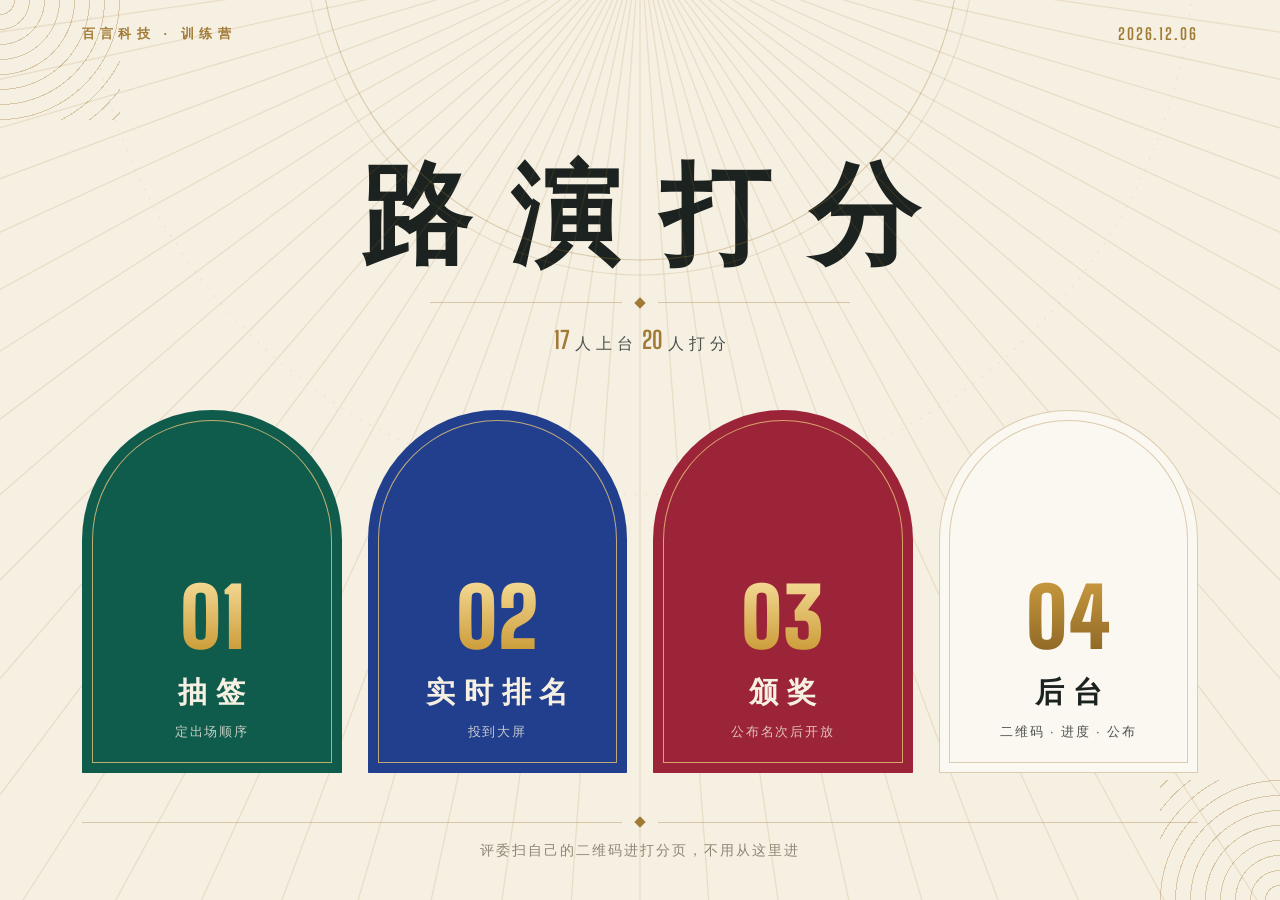
==== index.html @ 5fffa903 "线上当前版本（v8）：巴黎装饰艺术风格、台上为中心的后台、缺席、工作人员只打分、抽签锁定、公布后锁定打分、颁奖并列与背景音乐 Co-Authored-By: Claude Opus 5.5 <nore" ====
<!DOCTYPE html>
<html lang="zh-CN">
<head>
<meta charset="UTF-8">
<meta name="viewport" content="width=device-width, initial-scale=1.0, viewport-fit=cover">
<meta name="theme-color" content="#f6f0e3">
<title>训练营路演打分</title>
<link rel="stylesheet" href="theme.css?v=8">
<style>
  .wrap { max-width: 1180px; margin: 0 auto; padding: 0 32px 40px; min-height: 100vh; min-height: 100dvh; display: flex; flex-direction: column; }
  header { display: flex; justify-content: space-between; align-items: center; padding: 24px 0; }
  header .num { font-size: 16px; letter-spacing: .12em; color: var(--gold); }
  .hero { text-align: center; padding: 8vh 0 6vh; }
  .hero h1 { font-size: clamp(56px, 8.6vw, 112px); margin-top: 18px; }
  .hero .divider { width: min(420px, 70%); margin: 26px auto 0; }
  .hero p { margin-top: 18px; font-size: 16px; letter-spacing: .3em; color: var(--ink-2); }
  .hero p .num { font-size: 24px; color: var(--gold); letter-spacing: 0; margin: 0 .2em; }

  nav { flex: 1; display: grid; grid-template-columns: repeat(4, 1fr); gap: 26px; align-content: center; align-items: end; }
  nav a { display: flex; flex-direction: column; align-items: center; justify-content: flex-end; text-decoration: none;
    aspect-ratio: 5 / 7; padding: 0 16px 32px; transition: transform .45s var(--spring), box-shadow .45s var(--ease); }
  nav a::after { transition: inset .45s var(--ease), border-color .3s; }
  nav a .n { font-family: var(--num); font-weight: 900; font-size: clamp(56px, 6.4vw, 84px); line-height: 1; transition: transform .45s var(--spring); }
  nav a .t { font-size: clamp(22px, 2.3vw, 30px); font-weight: 800; letter-spacing: .3em; text-indent: .3em; margin-top: 14px; }
  nav a .d { font-size: 13px; letter-spacing: .14em; margin-top: 10px; opacity: .78; }
  nav a:hover { transform: translateY(-10px); box-shadow: 0 26px 40px -24px rgba(27, 34, 32, .5); }
  nav a:hover::after { inset: 6px; border-color: var(--gold-hi); }
  nav a:hover .n { transform: scale(1.08); }
  nav a.plain { background: var(--paper); color: var(--ink); box-shadow: inset 0 0 0 1px var(--gold-soft); }
  nav a.plain::after { border-color: var(--gold-soft); }
  nav a.plain:hover { box-shadow: inset 0 0 0 1px var(--gold-soft), 0 26px 40px -24px rgba(27, 34, 32, .35); }
  nav a.plain:hover::after { border-color: var(--gold); }

  .foot { margin-top: 44px; }
  .foot p { text-align: center; margin-top: 16px; font-size: 14px; letter-spacing: .14em; color: var(--ink-3); }

  @media (max-width: 760px) {
    .wrap { padding: 0 16px 28px; }
    .hero { padding: 6vh 0 5vh; }
    .hero h1 { font-size: 52px; }
    .hero p { font-size: 14px; letter-spacing: .2em; }
    nav { grid-template-columns: 1fr 1fr; gap: 14px; }
    nav a { padding-bottom: 24px; aspect-ratio: 4 / 5; }
    nav a .n { font-size: 52px; }
    nav a .t { font-size: 22px; margin-top: 10px; }
    nav a .d { font-size: 12px; letter-spacing: .06em; }
    .foot { margin-top: 32px; }
    .foot p { font-size: 13px; letter-spacing: .06em; line-height: 1.7; }
  }
</style>
</head>
<body class="corners">
<div class="rays"></div>
<div class="wrap">
  <header><span class="eyebrow">百言科技 · 训练营</span><span class="num" id="date"></span></header>
  <section class="hero">
    <h1 class="title-deco">路演打分</h1>
    <div class="divider"><i></i></div>
    <p id="caption"><span class="num">17</span>人上台<span class="num">20</span>人打分</p>
  </section>
  <nav>
    <a class="arch emerald" href="draw.html"><span class="n foil-light">01</span><span class="t">抽签</span><span class="d">定出场顺序</span></a>
    <a class="arch sapphire" href="rank.html"><span class="n foil-light">02</span><span class="t">实时排名</span><span class="d">投到大屏</span></a>
    <a class="arch ruby" href="final.html"><span class="n foil-light">03</span><span class="t">颁奖</span><span class="d">公布名次后开放</span></a>
    <a class="arch plain" href="admin.html"><span class="n foil">04</span><span class="t">后台</span><span class="d">二维码 · 进度 · 公布</span></a>
  </nav>
  <div class="foot">
    <div class="divider"><i></i></div>
    <p>评委扫自己的二维码进打分页，不用从这里进</p>
  </div>
</div>
<script src="vendor/workbuddy-cloud-sdk.js"></script>
<script src="cloud.js?v=8"></script>
<script src="deco.js?v=8"></script>
<script>
const d = new Date();
document.getElementById('date').textContent = `${d.getFullYear()}.${pad2(d.getMonth() + 1)}.${pad2(d.getDate())}`;
function paint(n, m) {
  document.getElementById('caption').innerHTML = `<span class="num">${n}</span>人上台<span class="num">${m}</span>人打分`;
}
getRoster().then(r => paint(r.players.length, r.judges.length)).catch(() => {});
</script>
</body>
</html>
---- theme.css ----
/* ============================================================
   训练营打分系统 · 设计系统「巴黎装饰艺术」
   参考：巴黎 2024 奥运视觉（1924 年 Art Deco）、颁奖典礼舞台。
   象牙底 + 墨绿 / 宝蓝 / 酒红三色宝石 + 金线 + 金色数字。
   装饰只用三样：放射金线、拱门、双金线框。不用 emoji，不用彩色渐变按钮。
   ============================================================ */
@font-face { font-family: 'Board'; src: url('fonts/bsd-700.woff2') format('woff2'); font-weight: 700; font-display: swap; }
@font-face { font-family: 'Board'; src: url('fonts/bsd-800.woff2') format('woff2'); font-weight: 800; font-display: swap; }
@font-face { font-family: 'Board'; src: url('fonts/bsd-900.woff2') format('woff2'); font-weight: 900; font-display: swap; }

:root {
  --ivory: #f6f0e3;
  --ivory-2: #efe6d3;
  --paper: #fbf8f1;
  --ink: #1b2220;
  --ink-2: #4a514c;
  --ink-3: #8b8676;
  --gold: #a17a35;            /* 金线、小字 */
  --gold-soft: rgba(161, 122, 53, .35);
  --gold-faint: rgba(161, 122, 53, .16);
  --gold-hi: #f1d58a;         /* 宝石底上的金字 */
  --emerald: #0f5c4d;
  --sapphire: #213f8c;
  --ruby: #9b2438;
  --ok: #0f5c4d;
  --bad: #9b2438;
  --foil-light: linear-gradient(180deg, #f6dc98 0%, #c7952f 100%);   /* 用在宝石底上 */
  --foil-dark: linear-gradient(180deg, #c99a3e 0%, #8a6424 100%);    /* 用在象牙底上 */

  --sans: -apple-system, BlinkMacSystemFont, 'PingFang SC', 'Hiragino Sans GB', 'Microsoft YaHei', 'Noto Sans SC', sans-serif;
  --num: 'Board', 'DIN Alternate', 'Arial Narrow', var(--sans);
  --ease: cubic-bezier(.2, .8, .2, 1);
  --spring: cubic-bezier(.34, 1.4, .5, 1);
}

* { margin: 0; padding: 0; box-sizing: border-box; -webkit-tap-highlight-color: transparent; }
html { -webkit-text-size-adjust: 100%; }
body {
  font-family: var(--sans); background: var(--ivory); color: var(--ink);
  min-height: 100vh; min-height: 100dvh; -webkit-font-smoothing: antialiased; overflow-x: hidden;
}
::selection { background: var(--emerald); color: var(--ivory); }
button { font: inherit; color: inherit; }
a { color: inherit; }
main, .main { position: relative; z-index: 1; }

/* —— 文字 —— */
.num { font-family: var(--num); font-variant-numeric: tabular-nums; }
.eyebrow { font-size: 13px; letter-spacing: .4em; color: var(--gold); font-weight: 600; }
.title-deco { font-weight: 800; letter-spacing: .36em; text-indent: .36em; line-height: 1.05; }
.foil { background: var(--foil-dark); -webkit-background-clip: text; background-clip: text; color: transparent; }
.foil-light { background: var(--foil-light); -webkit-background-clip: text; background-clip: text; color: transparent; }

/* —— 装饰 —— */
/* 放射金线：<div class="rays"></div>，由 deco.js 填充 SVG */
.rays { position: fixed; left: 50%; top: -60px; transform: translateX(-50%); z-index: 0; pointer-events: none; width: max(1600px, 130vw); height: max(1200px, 100vw); }
.rays svg { width: 100%; height: 100%; display: block; }
/* 菱形分隔：<div class="divider"><i></i></div> */
.divider { display: flex; align-items: center; gap: 14px; color: var(--gold); }
.divider::before, .divider::after { content: ''; flex: 1; height: 1px; background: var(--gold-soft); }
.divider i { width: 8px; height: 8px; transform: rotate(45deg); background: var(--gold); flex: none; }
/* 双金线框面板 */
.frame { position: relative; background: var(--paper); border: 1px solid var(--gold-soft); }
.frame::after { content: ''; position: absolute; inset: 5px; border: 1px solid var(--gold-faint); pointer-events: none; }
/* 拱门：.arch + .emerald/.sapphire/.ruby */
.arch { position: relative; color: var(--ivory); text-align: center; border-radius: 999px 999px 6px 6px; }
.arch::after { content: ''; position: absolute; inset: 10px; border-radius: 999px 999px 2px 2px; border: 1.5px solid rgba(233, 196, 120, .8); pointer-events: none; }
.emerald { background: var(--emerald); }
.sapphire { background: var(--sapphire); }
.ruby { background: var(--ruby); }
/* 页面四角的扇形角花 */
.corners::before, .corners::after { content: ''; position: fixed; z-index: 0; width: 120px; height: 120px; pointer-events: none;
  background: repeating-radial-gradient(circle at 0 0, transparent 0 14px, var(--gold-soft) 14px 15px); }
.corners::before { left: 0; top: 0; }
.corners::after { right: 0; bottom: 0; transform: rotate(180deg); }

/* —— 按钮 —— */
.btn {
  display: inline-flex; align-items: center; justify-content: center; gap: .5em;
  border: 0; cursor: pointer; text-decoration: none; white-space: nowrap;
  background: var(--emerald); color: var(--ivory); font-weight: 700; font-size: 15px; letter-spacing: .2em; text-indent: .2em;
  height: 50px; padding: 0 30px; border-radius: 3px;
  box-shadow: inset 0 0 0 3px var(--emerald), inset 0 0 0 4px var(--gold-hi);
  transition: transform .15s var(--ease), filter .2s, opacity .2s;
}
.btn:hover { filter: brightness(1.1); }
.btn:active { transform: scale(.97); }
.btn[disabled] { opacity: .35; pointer-events: none; }
.btn-ruby { background: var(--ruby); box-shadow: inset 0 0 0 3px var(--ruby), inset 0 0 0 4px var(--gold-hi); }
.btn-line { background: transparent; color: var(--ink); box-shadow: inset 0 0 0 1px var(--gold); }
.btn-line:hover { background: var(--gold-faint); filter: none; }
.btn-danger { background: transparent; color: var(--ruby); box-shadow: inset 0 0 0 1px var(--ruby); }
.btn-sm { height: 40px; padding: 0 20px; font-size: 14px; letter-spacing: .12em; text-indent: .12em; }
.link-btn { background: none; border: 0; cursor: pointer; color: var(--ink-3); font-size: 14px; padding: 8px 4px; }
.link-btn:hover { color: var(--ink); }

/* —— 大屏顶栏 —— */
.topbar {
  position: fixed; top: 0; left: 0; right: 0; z-index: 30; display: flex; align-items: center; justify-content: space-between;
  padding: 22px 36px; font-size: 13px; letter-spacing: .24em; color: var(--gold); pointer-events: none;
}
.topbar > * { pointer-events: auto; }
.topbar a { text-decoration: none; transition: color .2s; }
.topbar a:hover { color: var(--ink); }
.live { display: inline-flex; align-items: center; gap: 8px; }
.live i { width: 7px; height: 7px; transform: rotate(45deg); background: var(--ruby); animation: pulse 1.8s infinite; }
@keyframes pulse { 50% { opacity: .3; } }

/* —— 口令弹层 —— */
.pass-sheet { position: fixed; inset: 0; z-index: 100; display: flex; align-items: center; justify-content: center;
  background: rgba(246, 240, 227, .7); -webkit-backdrop-filter: blur(8px); backdrop-filter: blur(8px); animation: fade .25s; }
@keyframes fade { from { opacity: 0; } }
.pass-box { position: relative; width: min(340px, calc(100vw - 32px)); padding: 28px 26px 18px; background: var(--paper);
  border: 1px solid var(--gold-soft); box-shadow: 0 30px 60px -30px rgba(27, 34, 32, .35); animation: pop .35s var(--spring); }
.pass-box::after { content: ''; position: absolute; inset: 5px; border: 1px solid var(--gold-faint); pointer-events: none; }
@keyframes pop { from { transform: scale(.94); opacity: 0; } }
.pass-box label { display: block; font-size: 13px; color: var(--gold); margin-bottom: 14px; letter-spacing: .4em; }
.pass-box input { position: relative; z-index: 1; width: 100%; height: 50px; border: 0; border-bottom: 1.5px solid var(--ink); background: transparent;
  font-size: 22px; letter-spacing: .25em; outline: none; color: var(--ink); border-radius: 0; }
.pass-actions { position: relative; z-index: 1; display: flex; justify-content: flex-end; align-items: center; gap: 12px; margin-top: 20px; }
.shake { animation: shake .35s; }
@keyframes shake { 20%, 60% { transform: translateX(-8px); } 40%, 80% { transform: translateX(8px); } }

/* —— 提示条 —— */
.toast { position: fixed; left: 50%; bottom: max(28px, env(safe-area-inset-bottom)); z-index: 200;
  transform: translate(-50%, 12px); opacity: 0; pointer-events: none;
  background: var(--ink); color: var(--ivory); font-size: 14px; letter-spacing: .06em;
  padding: 12px 22px; border-radius: 3px; max-width: calc(100vw - 32px); text-align: center;
  transition: opacity .25s, transform .3s var(--spring); }
.toast.show { opacity: 1; transform: translate(-50%, 0); }
.toast.bad { background: var(--ruby); }

@media (prefers-reduced-motion: reduce) {
  *, *::before, *::after { animation-duration: .001s !important; transition-duration: .001s !important; }
}

[hidden] { display: none !important; }
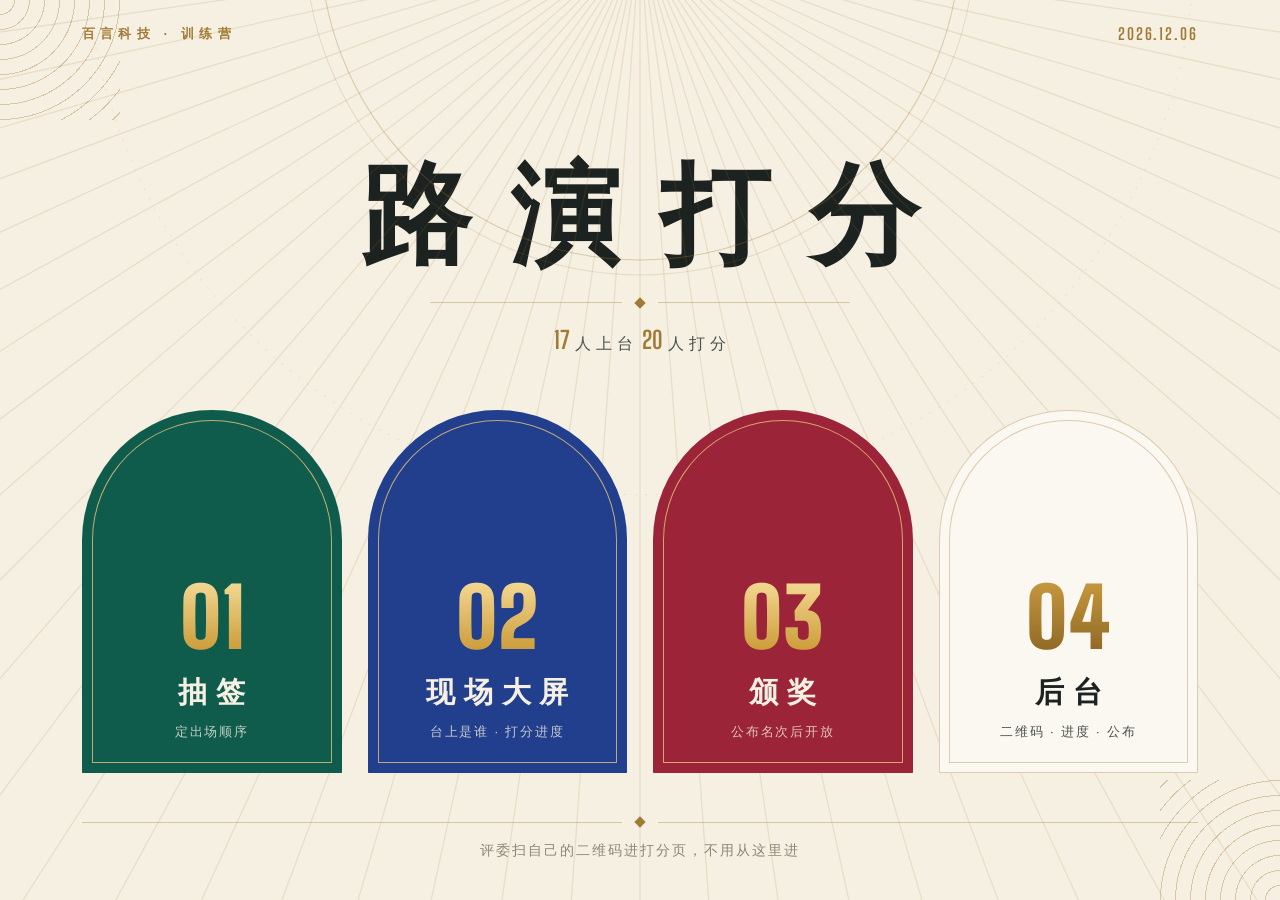
==== commit d50cc50e: "大屏改为「现场大屏」：只显示台上是谁、打分进度和出场顺序，不显示分数名次；实时排名移到后台；颁奖页去掉排名明细链接；彩排模式读取真实名单 Co-Authored-By: Claude Opus 5.5" ====
--- a/index.html
+++ b/index.html
@@ -5,7 +5,7 @@
 <meta name="viewport" content="width=device-width, initial-scale=1.0, viewport-fit=cover">
 <meta name="theme-color" content="#f6f0e3">
 <title>训练营路演打分</title>
-<link rel="stylesheet" href="theme.css?v=8">
+<link rel="stylesheet" href="theme.css?v=10">
 <style>
   .wrap { max-width: 1180px; margin: 0 auto; padding: 0 32px 40px; min-height: 100vh; min-height: 100dvh; display: flex; flex-direction: column; }
   header { display: flex; justify-content: space-between; align-items: center; padding: 24px 0; }
@@ -60,7 +60,7 @@
   </section>
   <nav>
     <a class="arch emerald" href="draw.html"><span class="n foil-light">01</span><span class="t">抽签</span><span class="d">定出场顺序</span></a>
-    <a class="arch sapphire" href="rank.html"><span class="n foil-light">02</span><span class="t">实时排名</span><span class="d">投到大屏</span></a>
+    <a class="arch sapphire" href="rank.html"><span class="n foil-light">02</span><span class="t">现场大屏</span><span class="d">台上是谁 · 打分进度</span></a>
     <a class="arch ruby" href="final.html"><span class="n foil-light">03</span><span class="t">颁奖</span><span class="d">公布名次后开放</span></a>
     <a class="arch plain" href="admin.html"><span class="n foil">04</span><span class="t">后台</span><span class="d">二维码 · 进度 · 公布</span></a>
   </nav>
@@ -70,8 +70,8 @@
   </div>
 </div>
 <script src="vendor/workbuddy-cloud-sdk.js"></script>
-<script src="cloud.js?v=8"></script>
-<script src="deco.js?v=8"></script>
+<script src="cloud.js?v=10"></script>
+<script src="deco.js?v=10"></script>
 <script>
 const d = new Date();
 document.getElementById('date').textContent = `${d.getFullYear()}.${pad2(d.getMonth() + 1)}.${pad2(d.getDate())}`;
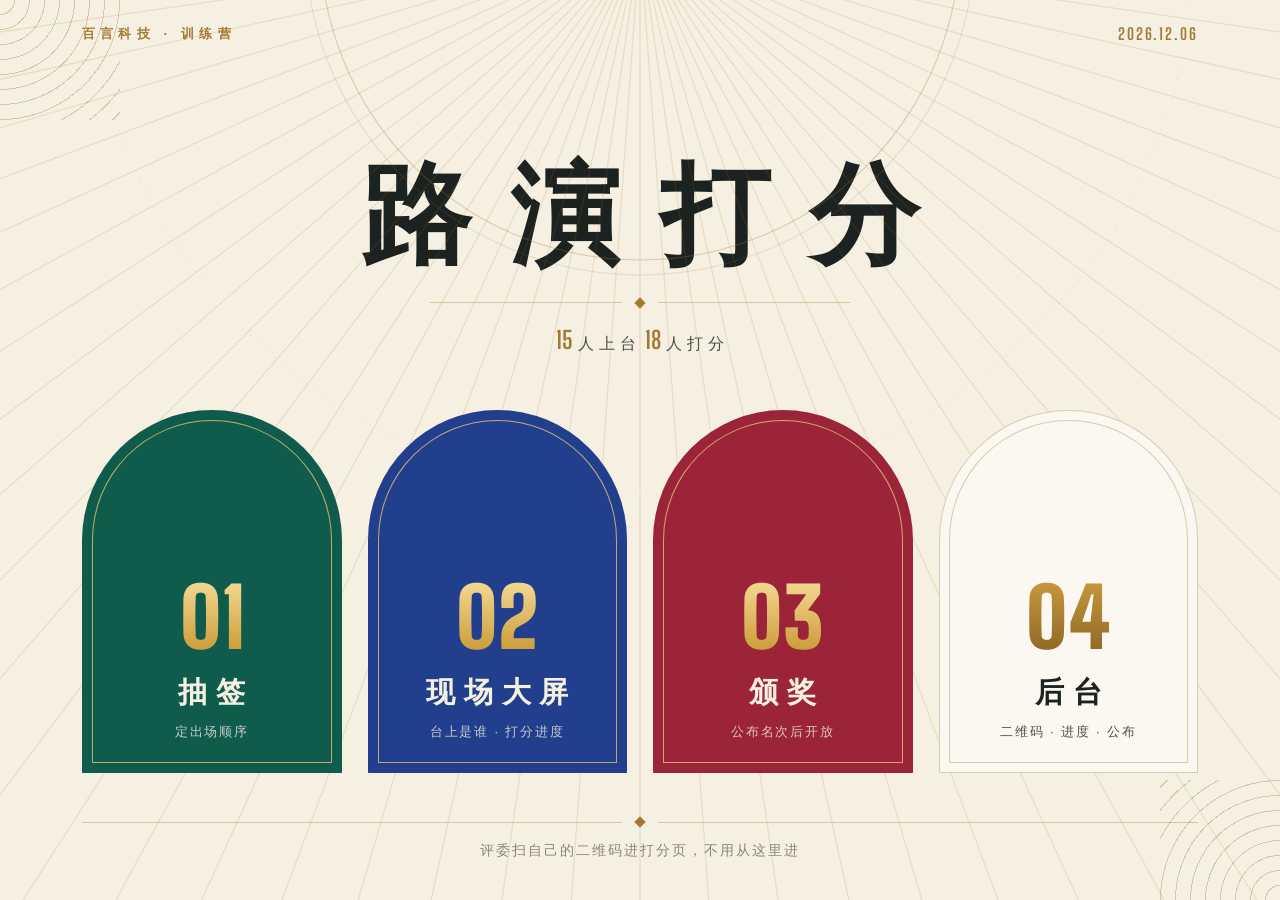
==== commit 093a3ff1: "第二期：二维码卡片加微信打不开的兜底提示；缓存版本号升到 11；首页默认人数改为 15 人上台 18 人打分 Co-Authored-By: Claude Opus 5.5 <noreply@anth" ====
--- a/index.html
+++ b/index.html
@@ -5,7 +5,7 @@
 <meta name="viewport" content="width=device-width, initial-scale=1.0, viewport-fit=cover">
 <meta name="theme-color" content="#f6f0e3">
 <title>训练营路演打分</title>
-<link rel="stylesheet" href="theme.css?v=10">
+<link rel="stylesheet" href="theme.css?v=11">
 <style>
   .wrap { max-width: 1180px; margin: 0 auto; padding: 0 32px 40px; min-height: 100vh; min-height: 100dvh; display: flex; flex-direction: column; }
   header { display: flex; justify-content: space-between; align-items: center; padding: 24px 0; }
@@ -56,7 +56,7 @@
   <section class="hero">
     <h1 class="title-deco">路演打分</h1>
     <div class="divider"><i></i></div>
-    <p id="caption"><span class="num">17</span>人上台<span class="num">20</span>人打分</p>
+    <p id="caption"><span class="num">15</span>人上台<span class="num">18</span>人打分</p>
   </section>
   <nav>
     <a class="arch emerald" href="draw.html"><span class="n foil-light">01</span><span class="t">抽签</span><span class="d">定出场顺序</span></a>
@@ -70,8 +70,8 @@
   </div>
 </div>
 <script src="vendor/workbuddy-cloud-sdk.js"></script>
-<script src="cloud.js?v=10"></script>
-<script src="deco.js?v=10"></script>
+<script src="cloud.js?v=11"></script>
+<script src="deco.js?v=11"></script>
 <script>
 const d = new Date();
 document.getElementById('date').textContent = `${d.getFullYear()}.${pad2(d.getMonth() + 1)}.${pad2(d.getDate())}`;
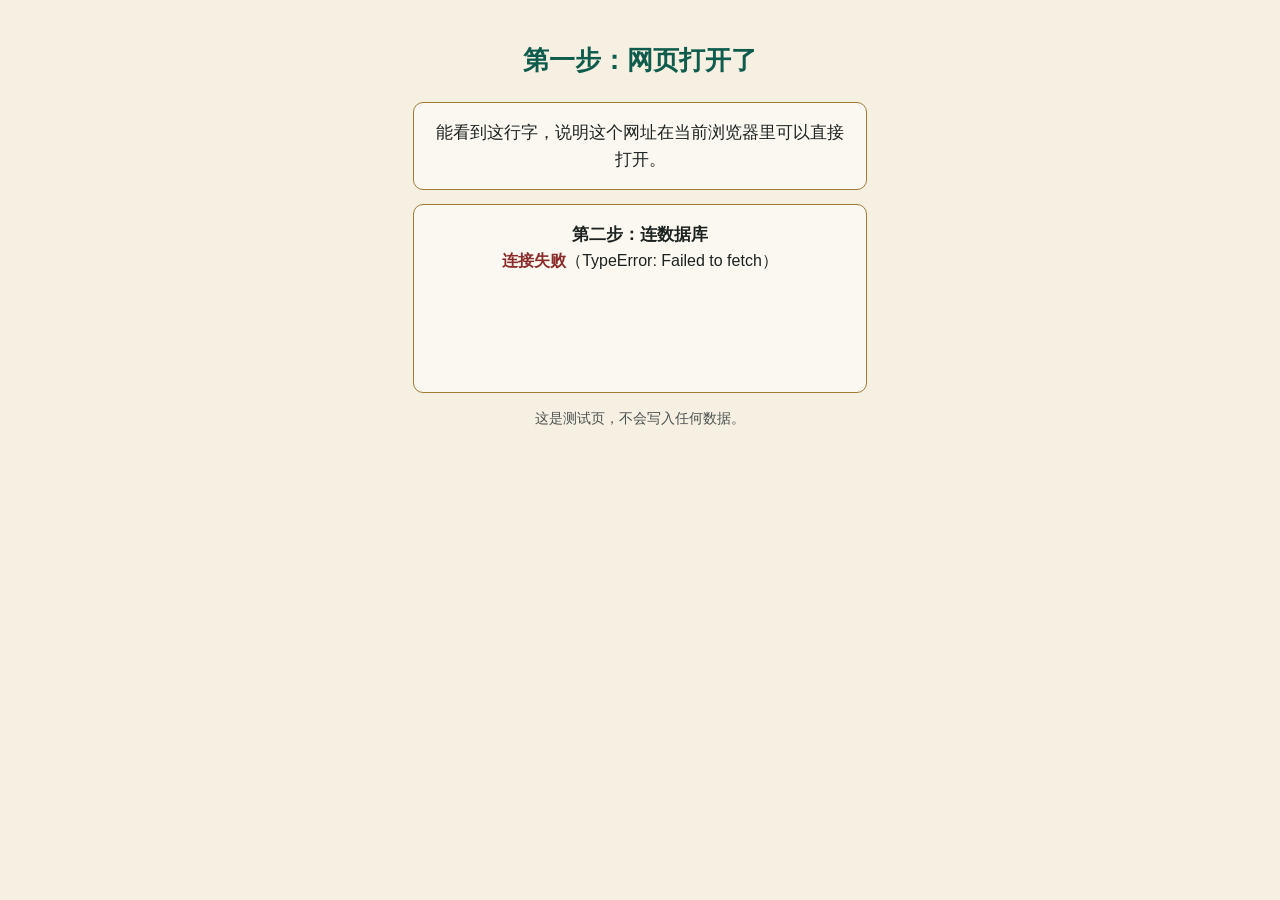
==== commit ab7c39a9: "微信打开测试页（只放网页文件） Co-Authored-By: Claude Opus 5.5 <noreply@anthropic.com>" ====
--- a/index.html
+++ b/index.html
@@ -1,84 +1,13 @@
-<!DOCTYPE html>
-<html lang="zh-CN">
-<head>
-<meta charset="UTF-8">
-<meta name="viewport" content="width=device-width, initial-scale=1.0, viewport-fit=cover">
-<meta name="theme-color" content="#f6f0e3">
-<title>训练营路演打分</title>
-<link rel="stylesheet" href="theme.css?v=11">
-<style>
-  .wrap { max-width: 1180px; margin: 0 auto; padding: 0 32px 40px; min-height: 100vh; min-height: 100dvh; display: flex; flex-direction: column; }
-  header { display: flex; justify-content: space-between; align-items: center; padding: 24px 0; }
-  header .num { font-size: 16px; letter-spacing: .12em; color: var(--gold); }
-  .hero { text-align: center; padding: 8vh 0 6vh; }
-  .hero h1 { font-size: clamp(56px, 8.6vw, 112px); margin-top: 18px; }
-  .hero .divider { width: min(420px, 70%); margin: 26px auto 0; }
-  .hero p { margin-top: 18px; font-size: 16px; letter-spacing: .3em; color: var(--ink-2); }
-  .hero p .num { font-size: 24px; color: var(--gold); letter-spacing: 0; margin: 0 .2em; }
-
-  nav { flex: 1; display: grid; grid-template-columns: repeat(4, 1fr); gap: 26px; align-content: center; align-items: end; }
-  nav a { display: flex; flex-direction: column; align-items: center; justify-content: flex-end; text-decoration: none;
-    aspect-ratio: 5 / 7; padding: 0 16px 32px; transition: transform .45s var(--spring), box-shadow .45s var(--ease); }
-  nav a::after { transition: inset .45s var(--ease), border-color .3s; }
-  nav a .n { font-family: var(--num); font-weight: 900; font-size: clamp(56px, 6.4vw, 84px); line-height: 1; transition: transform .45s var(--spring); }
-  nav a .t { font-size: clamp(22px, 2.3vw, 30px); font-weight: 800; letter-spacing: .3em; text-indent: .3em; margin-top: 14px; }
-  nav a .d { font-size: 13px; letter-spacing: .14em; margin-top: 10px; opacity: .78; }
-  nav a:hover { transform: translateY(-10px); box-shadow: 0 26px 40px -24px rgba(27, 34, 32, .5); }
-  nav a:hover::after { inset: 6px; border-color: var(--gold-hi); }
-  nav a:hover .n { transform: scale(1.08); }
-  nav a.plain { background: var(--paper); color: var(--ink); box-shadow: inset 0 0 0 1px var(--gold-soft); }
-  nav a.plain::after { border-color: var(--gold-soft); }
-  nav a.plain:hover { box-shadow: inset 0 0 0 1px var(--gold-soft), 0 26px 40px -24px rgba(27, 34, 32, .35); }
-  nav a.plain:hover::after { border-color: var(--gold); }
-
-  .foot { margin-top: 44px; }
-  .foot p { text-align: center; margin-top: 16px; font-size: 14px; letter-spacing: .14em; color: var(--ink-3); }
-
-  @media (max-width: 760px) {
-    .wrap { padding: 0 16px 28px; }
-    .hero { padding: 6vh 0 5vh; }
-    .hero h1 { font-size: 52px; }
-    .hero p { font-size: 14px; letter-spacing: .2em; }
-    nav { grid-template-columns: 1fr 1fr; gap: 14px; }
-    nav a { padding-bottom: 24px; aspect-ratio: 4 / 5; }
-    nav a .n { font-size: 52px; }
-    nav a .t { font-size: 22px; margin-top: 10px; }
-    nav a .d { font-size: 12px; letter-spacing: .06em; }
-    .foot { margin-top: 32px; }
-    .foot p { font-size: 13px; letter-spacing: .06em; line-height: 1.7; }
-  }
-</style>
-</head>
-<body class="corners">
-<div class="rays"></div>
-<div class="wrap">
-  <header><span class="eyebrow">百言科技 · 训练营</span><span class="num" id="date"></span></header>
-  <section class="hero">
-    <h1 class="title-deco">路演打分</h1>
-    <div class="divider"><i></i></div>
-    <p id="caption"><span class="num">15</span>人上台<span class="num">18</span>人打分</p>
-  </section>
-  <nav>
-    <a class="arch emerald" href="draw.html"><span class="n foil-light">01</span><span class="t">抽签</span><span class="d">定出场顺序</span></a>
-    <a class="arch sapphire" href="rank.html"><span class="n foil-light">02</span><span class="t">现场大屏</span><span class="d">台上是谁 · 打分进度</span></a>
-    <a class="arch ruby" href="final.html"><span class="n foil-light">03</span><span class="t">颁奖</span><span class="d">公布名次后开放</span></a>
-    <a class="arch plain" href="admin.html"><span class="n foil">04</span><span class="t">后台</span><span class="d">二维码 · 进度 · 公布</span></a>
-  </nav>
-  <div class="foot">
-    <div class="divider"><i></i></div>
-    <p>评委扫自己的二维码进打分页，不用从这里进</p>
-  </div>
-</div>
-<script src="vendor/workbuddy-cloud-sdk.js"></script>
-<script src="cloud.js?v=11"></script>
-<script src="deco.js?v=11"></script>
-<script>
-const d = new Date();
-document.getElementById('date').textContent = `${d.getFullYear()}.${pad2(d.getMonth() + 1)}.${pad2(d.getDate())}`;
-function paint(n, m) {
-  document.getElementById('caption').innerHTML = `<span class="num">${n}</span>人上台<span class="num">${m}</span>人打分`;
-}
-getRoster().then(r => paint(r.players.length, r.judges.length)).catch(() => {});
-</script>
-</body>
-</html>
+<!doctype html>
+<html lang="zh-CN"><head><meta charset="utf-8"><meta name="viewport" content="width=device-width,initial-scale=1">
+<title>打分系统 · 微信测试</title>
+<style>body{margin:0;padding:32px 20px;background:#f6f0e3;color:#1b2220;font:17px/1.6 -apple-system,"PingFang SC","Microsoft YaHei",sans-serif;text-align:center}
+h1{color:#0f5c4d;font-size:26px;margin:8px 0 20px}.box{background:#fbf8f1;border:1px solid #a17a35;border-radius:10px;padding:16px;margin:0 auto 14px;max-width:420px}
+iframe{border:0;width:100%;height:120px}</style></head>
+<body>
+<h1>第一步：网页打开了</h1>
+<div class="box">能看到这行字，说明这个网址在当前浏览器里可以直接打开。</div>
+<div class="box"><b>第二步：连数据库</b>
+<iframe sandbox="allow-scripts" src="inner.html"></iframe></div>
+<p style="color:#4a514c;font-size:14px">这是测试页，不会写入任何数据。</p>
+</body></html>
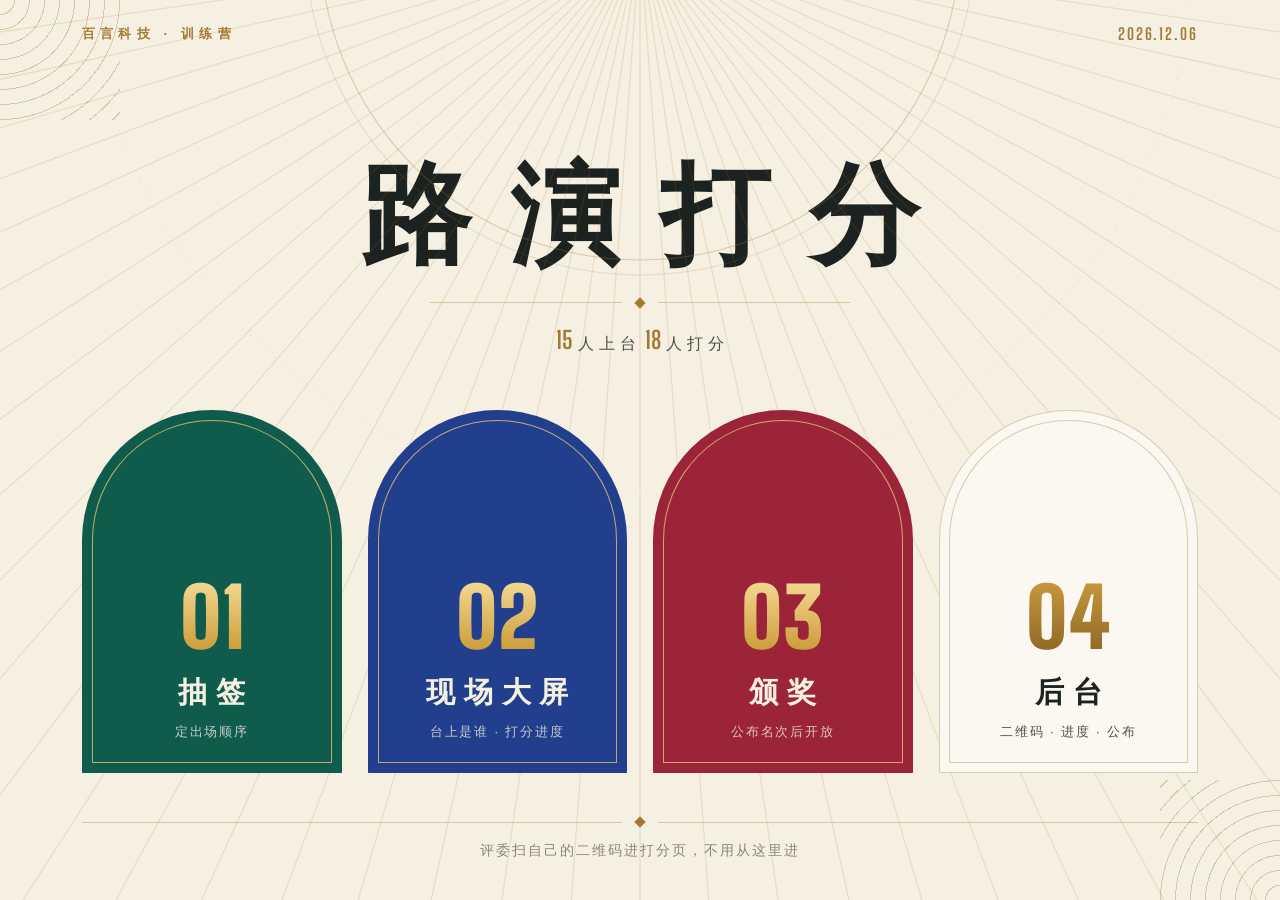
==== commit 81045eee: "第二期：网页改放 GitHub Pages（WorkBuddy 不让微信打开它托管的网页） - pages/shell.js + pages/build.sh：外层页面把 app/ 里的原页面装进沙盒" ====
--- a/index.html
+++ b/index.html
@@ -1,13 +1,84 @@
-<!doctype html>
-<html lang="zh-CN"><head><meta charset="utf-8"><meta name="viewport" content="width=device-width,initial-scale=1">
-<title>打分系统 · 微信测试</title>
-<style>body{margin:0;padding:32px 20px;background:#f6f0e3;color:#1b2220;font:17px/1.6 -apple-system,"PingFang SC","Microsoft YaHei",sans-serif;text-align:center}
-h1{color:#0f5c4d;font-size:26px;margin:8px 0 20px}.box{background:#fbf8f1;border:1px solid #a17a35;border-radius:10px;padding:16px;margin:0 auto 14px;max-width:420px}
-iframe{border:0;width:100%;height:120px}</style></head>
-<body>
-<h1>第一步：网页打开了</h1>
-<div class="box">能看到这行字，说明这个网址在当前浏览器里可以直接打开。</div>
-<div class="box"><b>第二步：连数据库</b>
-<iframe sandbox="allow-scripts" src="inner.html"></iframe></div>
-<p style="color:#4a514c;font-size:14px">这是测试页，不会写入任何数据。</p>
-</body></html>
+<!DOCTYPE html>
+<html lang="zh-CN">
+<head>
+<meta charset="UTF-8">
+<meta name="viewport" content="width=device-width, initial-scale=1.0, viewport-fit=cover">
+<meta name="theme-color" content="#f6f0e3">
+<title>训练营路演打分</title>
+<link rel="stylesheet" href="theme.css?v=12">
+<style>
+  .wrap { max-width: 1180px; margin: 0 auto; padding: 0 32px 40px; min-height: 100vh; min-height: 100dvh; display: flex; flex-direction: column; }
+  header { display: flex; justify-content: space-between; align-items: center; padding: 24px 0; }
+  header .num { font-size: 16px; letter-spacing: .12em; color: var(--gold); }
+  .hero { text-align: center; padding: 8vh 0 6vh; }
+  .hero h1 { font-size: clamp(56px, 8.6vw, 112px); margin-top: 18px; }
+  .hero .divider { width: min(420px, 70%); margin: 26px auto 0; }
+  .hero p { margin-top: 18px; font-size: 16px; letter-spacing: .3em; color: var(--ink-2); }
+  .hero p .num { font-size: 24px; color: var(--gold); letter-spacing: 0; margin: 0 .2em; }
+
+  nav { flex: 1; display: grid; grid-template-columns: repeat(4, 1fr); gap: 26px; align-content: center; align-items: end; }
+  nav a { display: flex; flex-direction: column; align-items: center; justify-content: flex-end; text-decoration: none;
+    aspect-ratio: 5 / 7; padding: 0 16px 32px; transition: transform .45s var(--spring), box-shadow .45s var(--ease); }
+  nav a::after { transition: inset .45s var(--ease), border-color .3s; }
+  nav a .n { font-family: var(--num); font-weight: 900; font-size: clamp(56px, 6.4vw, 84px); line-height: 1; transition: transform .45s var(--spring); }
+  nav a .t { font-size: clamp(22px, 2.3vw, 30px); font-weight: 800; letter-spacing: .3em; text-indent: .3em; margin-top: 14px; }
+  nav a .d { font-size: 13px; letter-spacing: .14em; margin-top: 10px; opacity: .78; }
+  nav a:hover { transform: translateY(-10px); box-shadow: 0 26px 40px -24px rgba(27, 34, 32, .5); }
+  nav a:hover::after { inset: 6px; border-color: var(--gold-hi); }
+  nav a:hover .n { transform: scale(1.08); }
+  nav a.plain { background: var(--paper); color: var(--ink); box-shadow: inset 0 0 0 1px var(--gold-soft); }
+  nav a.plain::after { border-color: var(--gold-soft); }
+  nav a.plain:hover { box-shadow: inset 0 0 0 1px var(--gold-soft), 0 26px 40px -24px rgba(27, 34, 32, .35); }
+  nav a.plain:hover::after { border-color: var(--gold); }
+
+  .foot { margin-top: 44px; }
+  .foot p { text-align: center; margin-top: 16px; font-size: 14px; letter-spacing: .14em; color: var(--ink-3); }
+
+  @media (max-width: 760px) {
+    .wrap { padding: 0 16px 28px; }
+    .hero { padding: 6vh 0 5vh; }
+    .hero h1 { font-size: 52px; }
+    .hero p { font-size: 14px; letter-spacing: .2em; }
+    nav { grid-template-columns: 1fr 1fr; gap: 14px; }
+    nav a { padding-bottom: 24px; aspect-ratio: 4 / 5; }
+    nav a .n { font-size: 52px; }
+    nav a .t { font-size: 22px; margin-top: 10px; }
+    nav a .d { font-size: 12px; letter-spacing: .06em; }
+    .foot { margin-top: 32px; }
+    .foot p { font-size: 13px; letter-spacing: .06em; line-height: 1.7; }
+  }
+</style>
+</head>
+<body class="corners">
+<div class="rays"></div>
+<div class="wrap">
+  <header><span class="eyebrow">百言科技 · 训练营</span><span class="num" id="date"></span></header>
+  <section class="hero">
+    <h1 class="title-deco">路演打分</h1>
+    <div class="divider"><i></i></div>
+    <p id="caption"><span class="num">15</span>人上台<span class="num">18</span>人打分</p>
+  </section>
+  <nav>
+    <a class="arch emerald" href="draw.html"><span class="n foil-light">01</span><span class="t">抽签</span><span class="d">定出场顺序</span></a>
+    <a class="arch sapphire" href="rank.html"><span class="n foil-light">02</span><span class="t">现场大屏</span><span class="d">台上是谁 · 打分进度</span></a>
+    <a class="arch ruby" href="final.html"><span class="n foil-light">03</span><span class="t">颁奖</span><span class="d">公布名次后开放</span></a>
+    <a class="arch plain" href="admin.html"><span class="n foil">04</span><span class="t">后台</span><span class="d">二维码 · 进度 · 公布</span></a>
+  </nav>
+  <div class="foot">
+    <div class="divider"><i></i></div>
+    <p>评委扫自己的二维码进打分页，不用从这里进</p>
+  </div>
+</div>
+<script src="vendor/workbuddy-cloud-sdk.js"></script>
+<script src="cloud.js?v=12"></script>
+<script src="deco.js?v=12"></script>
+<script>
+const d = new Date();
+document.getElementById('date').textContent = `${d.getFullYear()}.${pad2(d.getMonth() + 1)}.${pad2(d.getDate())}`;
+function paint(n, m) {
+  document.getElementById('caption').innerHTML = `<span class="num">${n}</span>人上台<span class="num">${m}</span>人打分`;
+}
+getRoster().then(r => paint(r.players.length, r.judges.length)).catch(() => {});
+</script>
+</body>
+</html>
--- a/theme.css
+++ b/theme.css
@@ -0,0 +1,137 @@
+/* ============================================================
+   训练营打分系统 · 设计系统「巴黎装饰艺术」
+   参考：巴黎 2024 奥运视觉（1924 年 Art Deco）、颁奖典礼舞台。
+   象牙底 + 墨绿 / 宝蓝 / 酒红三色宝石 + 金线 + 金色数字。
+   装饰只用三样：放射金线、拱门、双金线框。不用 emoji，不用彩色渐变按钮。
+   ============================================================ */
+@font-face { font-family: 'Board'; src: url('fonts/bsd-700.woff2') format('woff2'); font-weight: 700; font-display: swap; }
+@font-face { font-family: 'Board'; src: url('fonts/bsd-800.woff2') format('woff2'); font-weight: 800; font-display: swap; }
+@font-face { font-family: 'Board'; src: url('fonts/bsd-900.woff2') format('woff2'); font-weight: 900; font-display: swap; }
+
+:root {
+  --ivory: #f6f0e3;
+  --ivory-2: #efe6d3;
+  --paper: #fbf8f1;
+  --ink: #1b2220;
+  --ink-2: #4a514c;
+  --ink-3: #8b8676;
+  --gold: #a17a35;            /* 金线、小字 */
+  --gold-soft: rgba(161, 122, 53, .35);
+  --gold-faint: rgba(161, 122, 53, .16);
+  --gold-hi: #f1d58a;         /* 宝石底上的金字 */
+  --emerald: #0f5c4d;
+  --sapphire: #213f8c;
+  --ruby: #9b2438;
+  --ok: #0f5c4d;
+  --bad: #9b2438;
+  --foil-light: linear-gradient(180deg, #f6dc98 0%, #c7952f 100%);   /* 用在宝石底上 */
+  --foil-dark: linear-gradient(180deg, #c99a3e 0%, #8a6424 100%);    /* 用在象牙底上 */
+
+  --sans: -apple-system, BlinkMacSystemFont, 'PingFang SC', 'Hiragino Sans GB', 'Microsoft YaHei', 'Noto Sans SC', sans-serif;
+  --num: 'Board', 'DIN Alternate', 'Arial Narrow', var(--sans);
+  --ease: cubic-bezier(.2, .8, .2, 1);
+  --spring: cubic-bezier(.34, 1.4, .5, 1);
+}
+
+* { margin: 0; padding: 0; box-sizing: border-box; -webkit-tap-highlight-color: transparent; }
+html { -webkit-text-size-adjust: 100%; }
+body {
+  font-family: var(--sans); background: var(--ivory); color: var(--ink);
+  min-height: 100vh; min-height: 100dvh; -webkit-font-smoothing: antialiased; overflow-x: hidden;
+}
+::selection { background: var(--emerald); color: var(--ivory); }
+button { font: inherit; color: inherit; }
+a { color: inherit; }
+main, .main { position: relative; z-index: 1; }
+
+/* —— 文字 —— */
+.num { font-family: var(--num); font-variant-numeric: tabular-nums; }
+.eyebrow { font-size: 13px; letter-spacing: .4em; color: var(--gold); font-weight: 600; }
+.title-deco { font-weight: 800; letter-spacing: .36em; text-indent: .36em; line-height: 1.05; }
+.foil { background: var(--foil-dark); -webkit-background-clip: text; background-clip: text; color: transparent; }
+.foil-light { background: var(--foil-light); -webkit-background-clip: text; background-clip: text; color: transparent; }
+
+/* —— 装饰 —— */
+/* 放射金线：<div class="rays"></div>，由 deco.js 填充 SVG */
+.rays { position: fixed; left: 50%; top: -60px; transform: translateX(-50%); z-index: 0; pointer-events: none; width: max(1600px, 130vw); height: max(1200px, 100vw); }
+.rays svg { width: 100%; height: 100%; display: block; }
+/* 菱形分隔：<div class="divider"><i></i></div> */
+.divider { display: flex; align-items: center; gap: 14px; color: var(--gold); }
+.divider::before, .divider::after { content: ''; flex: 1; height: 1px; background: var(--gold-soft); }
+.divider i { width: 8px; height: 8px; transform: rotate(45deg); background: var(--gold); flex: none; }
+/* 双金线框面板 */
+.frame { position: relative; background: var(--paper); border: 1px solid var(--gold-soft); }
+.frame::after { content: ''; position: absolute; inset: 5px; border: 1px solid var(--gold-faint); pointer-events: none; }
+/* 拱门：.arch + .emerald/.sapphire/.ruby */
+.arch { position: relative; color: var(--ivory); text-align: center; border-radius: 999px 999px 6px 6px; }
+.arch::after { content: ''; position: absolute; inset: 10px; border-radius: 999px 999px 2px 2px; border: 1.5px solid rgba(233, 196, 120, .8); pointer-events: none; }
+.emerald { background: var(--emerald); }
+.sapphire { background: var(--sapphire); }
+.ruby { background: var(--ruby); }
+/* 页面四角的扇形角花 */
+.corners::before, .corners::after { content: ''; position: fixed; z-index: 0; width: 120px; height: 120px; pointer-events: none;
+  background: repeating-radial-gradient(circle at 0 0, transparent 0 14px, var(--gold-soft) 14px 15px); }
+.corners::before { left: 0; top: 0; }
+.corners::after { right: 0; bottom: 0; transform: rotate(180deg); }
+
+/* —— 按钮 —— */
+.btn {
+  display: inline-flex; align-items: center; justify-content: center; gap: .5em;
+  border: 0; cursor: pointer; text-decoration: none; white-space: nowrap;
+  background: var(--emerald); color: var(--ivory); font-weight: 700; font-size: 15px; letter-spacing: .2em; text-indent: .2em;
+  height: 50px; padding: 0 30px; border-radius: 3px;
+  box-shadow: inset 0 0 0 3px var(--emerald), inset 0 0 0 4px var(--gold-hi);
+  transition: transform .15s var(--ease), filter .2s, opacity .2s;
+}
+.btn:hover { filter: brightness(1.1); }
+.btn:active { transform: scale(.97); }
+.btn[disabled] { opacity: .35; pointer-events: none; }
+.btn-ruby { background: var(--ruby); box-shadow: inset 0 0 0 3px var(--ruby), inset 0 0 0 4px var(--gold-hi); }
+.btn-line { background: transparent; color: var(--ink); box-shadow: inset 0 0 0 1px var(--gold); }
+.btn-line:hover { background: var(--gold-faint); filter: none; }
+.btn-danger { background: transparent; color: var(--ruby); box-shadow: inset 0 0 0 1px var(--ruby); }
+.btn-sm { height: 40px; padding: 0 20px; font-size: 14px; letter-spacing: .12em; text-indent: .12em; }
+.link-btn { background: none; border: 0; cursor: pointer; color: var(--ink-3); font-size: 14px; padding: 8px 4px; }
+.link-btn:hover { color: var(--ink); }
+
+/* —— 大屏顶栏 —— */
+.topbar {
+  position: fixed; top: 0; left: 0; right: 0; z-index: 30; display: flex; align-items: center; justify-content: space-between;
+  padding: 22px 36px; font-size: 13px; letter-spacing: .24em; color: var(--gold); pointer-events: none;
+}
+.topbar > * { pointer-events: auto; }
+.topbar a { text-decoration: none; transition: color .2s; }
+.topbar a:hover { color: var(--ink); }
+.live { display: inline-flex; align-items: center; gap: 8px; }
+.live i { width: 7px; height: 7px; transform: rotate(45deg); background: var(--ruby); animation: pulse 1.8s infinite; }
+@keyframes pulse { 50% { opacity: .3; } }
+
+/* —— 口令弹层 —— */
+.pass-sheet { position: fixed; inset: 0; z-index: 100; display: flex; align-items: center; justify-content: center;
+  background: rgba(246, 240, 227, .7); -webkit-backdrop-filter: blur(8px); backdrop-filter: blur(8px); animation: fade .25s; }
+@keyframes fade { from { opacity: 0; } }
+.pass-box { position: relative; width: min(340px, calc(100vw - 32px)); padding: 28px 26px 18px; background: var(--paper);
+  border: 1px solid var(--gold-soft); box-shadow: 0 30px 60px -30px rgba(27, 34, 32, .35); animation: pop .35s var(--spring); }
+.pass-box::after { content: ''; position: absolute; inset: 5px; border: 1px solid var(--gold-faint); pointer-events: none; }
+@keyframes pop { from { transform: scale(.94); opacity: 0; } }
+.pass-box label { display: block; font-size: 13px; color: var(--gold); margin-bottom: 14px; letter-spacing: .4em; }
+.pass-box input { position: relative; z-index: 1; width: 100%; height: 50px; border: 0; border-bottom: 1.5px solid var(--ink); background: transparent;
+  font-size: 22px; letter-spacing: .25em; outline: none; color: var(--ink); border-radius: 0; }
+.pass-actions { position: relative; z-index: 1; display: flex; justify-content: flex-end; align-items: center; gap: 12px; margin-top: 20px; }
+.shake { animation: shake .35s; }
+@keyframes shake { 20%, 60% { transform: translateX(-8px); } 40%, 80% { transform: translateX(8px); } }
+
+/* —— 提示条 —— */
+.toast { position: fixed; left: 50%; bottom: max(28px, env(safe-area-inset-bottom)); z-index: 200;
+  transform: translate(-50%, 12px); opacity: 0; pointer-events: none;
+  background: var(--ink); color: var(--ivory); font-size: 14px; letter-spacing: .06em;
+  padding: 12px 22px; border-radius: 3px; max-width: calc(100vw - 32px); text-align: center;
+  transition: opacity .25s, transform .3s var(--spring); }
+.toast.show { opacity: 1; transform: translate(-50%, 0); }
+.toast.bad { background: var(--ruby); }
+
+@media (prefers-reduced-motion: reduce) {
+  *, *::before, *::after { animation-duration: .001s !important; transition-duration: .001s !important; }
+}
+
+[hidden] { display: none !important; }
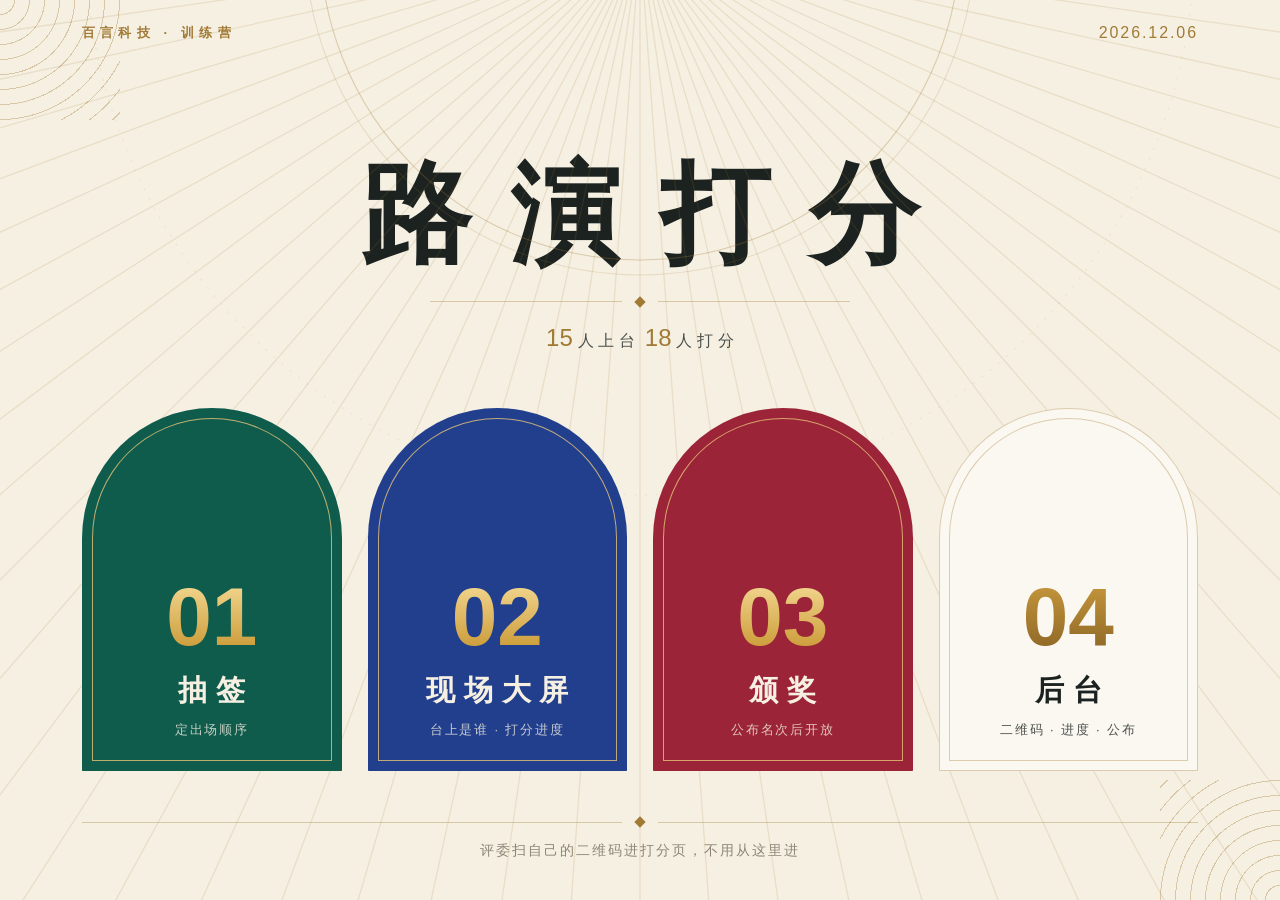
==== commit d2d34774: "发布第二期（广州站）打分系统，生成自 guangzhou 分支 81045ee Co-Authored-By: Claude Opus 5.5 <noreply@anthropic.com>" ====
--- a/index.html
+++ b/index.html
@@ -5,80 +5,9 @@
 <meta name="viewport" content="width=device-width, initial-scale=1.0, viewport-fit=cover">
 <meta name="theme-color" content="#f6f0e3">
 <title>训练营路演打分</title>
-<link rel="stylesheet" href="theme.css?v=12">
-<style>
-  .wrap { max-width: 1180px; margin: 0 auto; padding: 0 32px 40px; min-height: 100vh; min-height: 100dvh; display: flex; flex-direction: column; }
-  header { display: flex; justify-content: space-between; align-items: center; padding: 24px 0; }
-  header .num { font-size: 16px; letter-spacing: .12em; color: var(--gold); }
-  .hero { text-align: center; padding: 8vh 0 6vh; }
-  .hero h1 { font-size: clamp(56px, 8.6vw, 112px); margin-top: 18px; }
-  .hero .divider { width: min(420px, 70%); margin: 26px auto 0; }
-  .hero p { margin-top: 18px; font-size: 16px; letter-spacing: .3em; color: var(--ink-2); }
-  .hero p .num { font-size: 24px; color: var(--gold); letter-spacing: 0; margin: 0 .2em; }
-
-  nav { flex: 1; display: grid; grid-template-columns: repeat(4, 1fr); gap: 26px; align-content: center; align-items: end; }
-  nav a { display: flex; flex-direction: column; align-items: center; justify-content: flex-end; text-decoration: none;
-    aspect-ratio: 5 / 7; padding: 0 16px 32px; transition: transform .45s var(--spring), box-shadow .45s var(--ease); }
-  nav a::after { transition: inset .45s var(--ease), border-color .3s; }
-  nav a .n { font-family: var(--num); font-weight: 900; font-size: clamp(56px, 6.4vw, 84px); line-height: 1; transition: transform .45s var(--spring); }
-  nav a .t { font-size: clamp(22px, 2.3vw, 30px); font-weight: 800; letter-spacing: .3em; text-indent: .3em; margin-top: 14px; }
-  nav a .d { font-size: 13px; letter-spacing: .14em; margin-top: 10px; opacity: .78; }
-  nav a:hover { transform: translateY(-10px); box-shadow: 0 26px 40px -24px rgba(27, 34, 32, .5); }
-  nav a:hover::after { inset: 6px; border-color: var(--gold-hi); }
-  nav a:hover .n { transform: scale(1.08); }
-  nav a.plain { background: var(--paper); color: var(--ink); box-shadow: inset 0 0 0 1px var(--gold-soft); }
-  nav a.plain::after { border-color: var(--gold-soft); }
-  nav a.plain:hover { box-shadow: inset 0 0 0 1px var(--gold-soft), 0 26px 40px -24px rgba(27, 34, 32, .35); }
-  nav a.plain:hover::after { border-color: var(--gold); }
-
-  .foot { margin-top: 44px; }
-  .foot p { text-align: center; margin-top: 16px; font-size: 14px; letter-spacing: .14em; color: var(--ink-3); }
-
-  @media (max-width: 760px) {
-    .wrap { padding: 0 16px 28px; }
-    .hero { padding: 6vh 0 5vh; }
-    .hero h1 { font-size: 52px; }
-    .hero p { font-size: 14px; letter-spacing: .2em; }
-    nav { grid-template-columns: 1fr 1fr; gap: 14px; }
-    nav a { padding-bottom: 24px; aspect-ratio: 4 / 5; }
-    nav a .n { font-size: 52px; }
-    nav a .t { font-size: 22px; margin-top: 10px; }
-    nav a .d { font-size: 12px; letter-spacing: .06em; }
-    .foot { margin-top: 32px; }
-    .foot p { font-size: 13px; letter-spacing: .06em; line-height: 1.7; }
-  }
-</style>
+<style>html,body{margin:0;height:100%;background:#f6f0e3;overflow:hidden}iframe{position:fixed;inset:0;width:100%;height:100%;border:0;display:block}</style>
 </head>
-<body class="corners">
-<div class="rays"></div>
-<div class="wrap">
-  <header><span class="eyebrow">百言科技 · 训练营</span><span class="num" id="date"></span></header>
-  <section class="hero">
-    <h1 class="title-deco">路演打分</h1>
-    <div class="divider"><i></i></div>
-    <p id="caption"><span class="num">15</span>人上台<span class="num">18</span>人打分</p>
-  </section>
-  <nav>
-    <a class="arch emerald" href="draw.html"><span class="n foil-light">01</span><span class="t">抽签</span><span class="d">定出场顺序</span></a>
-    <a class="arch sapphire" href="rank.html"><span class="n foil-light">02</span><span class="t">现场大屏</span><span class="d">台上是谁 · 打分进度</span></a>
-    <a class="arch ruby" href="final.html"><span class="n foil-light">03</span><span class="t">颁奖</span><span class="d">公布名次后开放</span></a>
-    <a class="arch plain" href="admin.html"><span class="n foil">04</span><span class="t">后台</span><span class="d">二维码 · 进度 · 公布</span></a>
-  </nav>
-  <div class="foot">
-    <div class="divider"><i></i></div>
-    <p>评委扫自己的二维码进打分页，不用从这里进</p>
-  </div>
-</div>
-<script src="vendor/workbuddy-cloud-sdk.js"></script>
-<script src="cloud.js?v=12"></script>
-<script src="deco.js?v=12"></script>
-<script>
-const d = new Date();
-document.getElementById('date').textContent = `${d.getFullYear()}.${pad2(d.getMonth() + 1)}.${pad2(d.getDate())}`;
-function paint(n, m) {
-  document.getElementById('caption').innerHTML = `<span class="num">${n}</span>人上台<span class="num">${m}</span>人打分`;
-}
-getRoster().then(r => paint(r.players.length, r.judges.length)).catch(() => {});
-</script>
+<body>
+<script src="shell.js?v=1"></script>
 </body>
 </html>
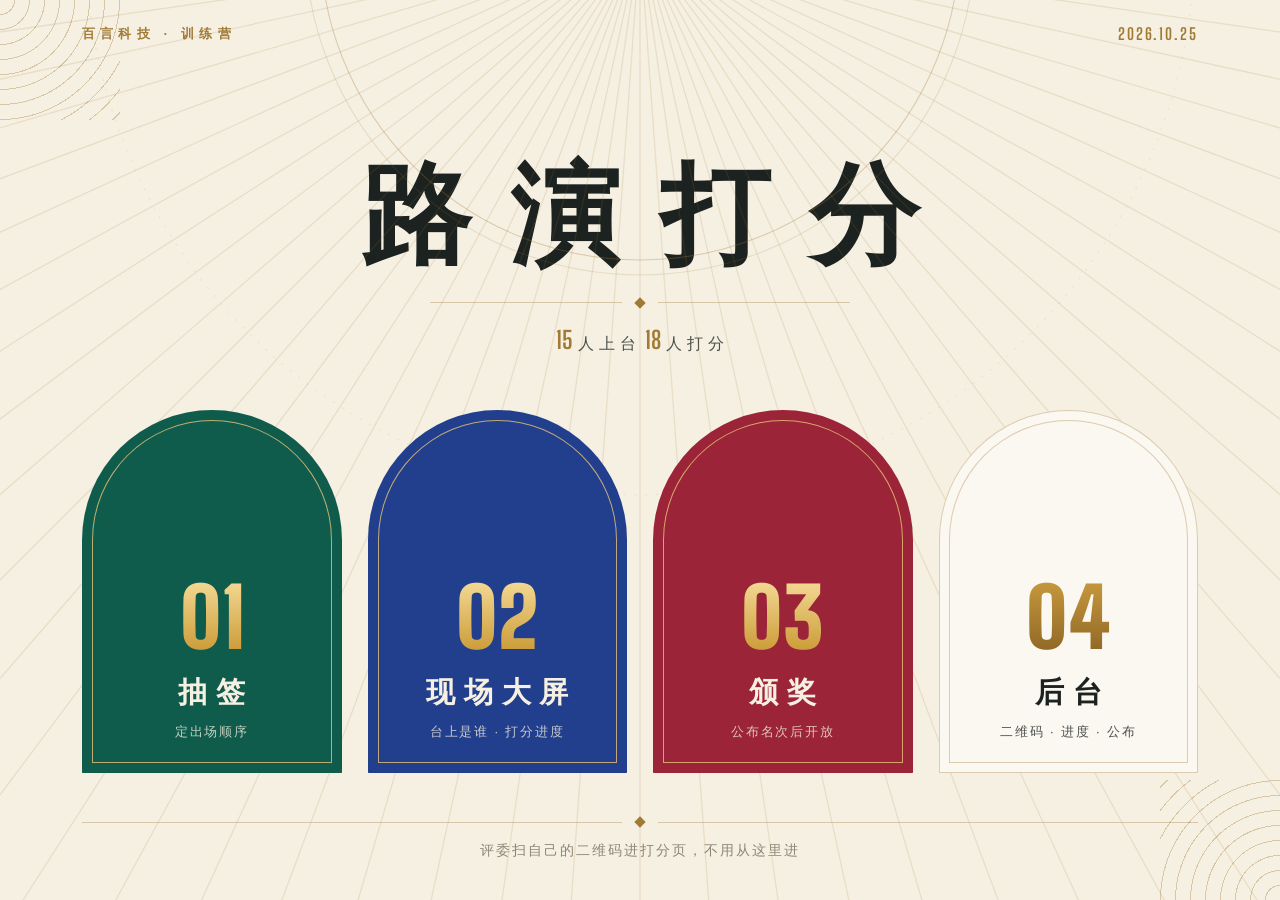
==== commit 881b9419: "首页右上角日期固定为 2026.10.25（第二期活动日） Co-Authored-By: Claude Opus 5.5 <noreply@anthropic.com>" ====
--- a/index.html
+++ b/index.html
@@ -5,9 +5,79 @@
 <meta name="viewport" content="width=device-width, initial-scale=1.0, viewport-fit=cover">
 <meta name="theme-color" content="#f6f0e3">
 <title>训练营路演打分</title>
-<style>html,body{margin:0;height:100%;background:#f6f0e3;overflow:hidden}iframe{position:fixed;inset:0;width:100%;height:100%;border:0;display:block}</style>
+<link rel="stylesheet" href="theme.css?v=12">
+<style>
+  .wrap { max-width: 1180px; margin: 0 auto; padding: 0 32px 40px; min-height: 100vh; min-height: 100dvh; display: flex; flex-direction: column; }
+  header { display: flex; justify-content: space-between; align-items: center; padding: 24px 0; }
+  header .num { font-size: 16px; letter-spacing: .12em; color: var(--gold); }
+  .hero { text-align: center; padding: 8vh 0 6vh; }
+  .hero h1 { font-size: clamp(56px, 8.6vw, 112px); margin-top: 18px; }
+  .hero .divider { width: min(420px, 70%); margin: 26px auto 0; }
+  .hero p { margin-top: 18px; font-size: 16px; letter-spacing: .3em; color: var(--ink-2); }
+  .hero p .num { font-size: 24px; color: var(--gold); letter-spacing: 0; margin: 0 .2em; }
+
+  nav { flex: 1; display: grid; grid-template-columns: repeat(4, 1fr); gap: 26px; align-content: center; align-items: end; }
+  nav a { display: flex; flex-direction: column; align-items: center; justify-content: flex-end; text-decoration: none;
+    aspect-ratio: 5 / 7; padding: 0 16px 32px; transition: transform .45s var(--spring), box-shadow .45s var(--ease); }
+  nav a::after { transition: inset .45s var(--ease), border-color .3s; }
+  nav a .n { font-family: var(--num); font-weight: 900; font-size: clamp(56px, 6.4vw, 84px); line-height: 1; transition: transform .45s var(--spring); }
+  nav a .t { font-size: clamp(22px, 2.3vw, 30px); font-weight: 800; letter-spacing: .3em; text-indent: .3em; margin-top: 14px; }
+  nav a .d { font-size: 13px; letter-spacing: .14em; margin-top: 10px; opacity: .78; }
+  nav a:hover { transform: translateY(-10px); box-shadow: 0 26px 40px -24px rgba(27, 34, 32, .5); }
+  nav a:hover::after { inset: 6px; border-color: var(--gold-hi); }
+  nav a:hover .n { transform: scale(1.08); }
+  nav a.plain { background: var(--paper); color: var(--ink); box-shadow: inset 0 0 0 1px var(--gold-soft); }
+  nav a.plain::after { border-color: var(--gold-soft); }
+  nav a.plain:hover { box-shadow: inset 0 0 0 1px var(--gold-soft), 0 26px 40px -24px rgba(27, 34, 32, .35); }
+  nav a.plain:hover::after { border-color: var(--gold); }
+
+  .foot { margin-top: 44px; }
+  .foot p { text-align: center; margin-top: 16px; font-size: 14px; letter-spacing: .14em; color: var(--ink-3); }
+
+  @media (max-width: 760px) {
+    .wrap { padding: 0 16px 28px; }
+    .hero { padding: 6vh 0 5vh; }
+    .hero h1 { font-size: 52px; }
+    .hero p { font-size: 14px; letter-spacing: .2em; }
+    nav { grid-template-columns: 1fr 1fr; gap: 14px; }
+    nav a { padding-bottom: 24px; aspect-ratio: 4 / 5; }
+    nav a .n { font-size: 52px; }
+    nav a .t { font-size: 22px; margin-top: 10px; }
+    nav a .d { font-size: 12px; letter-spacing: .06em; }
+    .foot { margin-top: 32px; }
+    .foot p { font-size: 13px; letter-spacing: .06em; line-height: 1.7; }
+  }
+</style>
 </head>
-<body>
-<script src="shell.js?v=1"></script>
+<body class="corners">
+<div class="rays"></div>
+<div class="wrap">
+  <header><span class="eyebrow">百言科技 · 训练营</span><span class="num" id="date"></span></header>
+  <section class="hero">
+    <h1 class="title-deco">路演打分</h1>
+    <div class="divider"><i></i></div>
+    <p id="caption"><span class="num">15</span>人上台<span class="num">18</span>人打分</p>
+  </section>
+  <nav>
+    <a class="arch emerald" href="draw.html"><span class="n foil-light">01</span><span class="t">抽签</span><span class="d">定出场顺序</span></a>
+    <a class="arch sapphire" href="rank.html"><span class="n foil-light">02</span><span class="t">现场大屏</span><span class="d">台上是谁 · 打分进度</span></a>
+    <a class="arch ruby" href="final.html"><span class="n foil-light">03</span><span class="t">颁奖</span><span class="d">公布名次后开放</span></a>
+    <a class="arch plain" href="admin.html"><span class="n foil">04</span><span class="t">后台</span><span class="d">二维码 · 进度 · 公布</span></a>
+  </nav>
+  <div class="foot">
+    <div class="divider"><i></i></div>
+    <p>评委扫自己的二维码进打分页，不用从这里进</p>
+  </div>
+</div>
+<script src="vendor/workbuddy-cloud-sdk.js"></script>
+<script src="cloud.js?v=12"></script>
+<script src="deco.js?v=12"></script>
+<script>
+document.getElementById('date').textContent = '2026.10.25';   // 第二期活动日期（原来显示当天日期）
+function paint(n, m) {
+  document.getElementById('caption').innerHTML = `<span class="num">${n}</span>人上台<span class="num">${m}</span>人打分`;
+}
+getRoster().then(r => paint(r.players.length, r.judges.length)).catch(() => {});
+</script>
 </body>
 </html>
--- a/theme.css
+++ b/theme.css
@@ -0,0 +1,137 @@
+/* ============================================================
+   训练营打分系统 · 设计系统「巴黎装饰艺术」
+   参考：巴黎 2024 奥运视觉（1924 年 Art Deco）、颁奖典礼舞台。
+   象牙底 + 墨绿 / 宝蓝 / 酒红三色宝石 + 金线 + 金色数字。
+   装饰只用三样：放射金线、拱门、双金线框。不用 emoji，不用彩色渐变按钮。
+   ============================================================ */
+@font-face { font-family: 'Board'; src: url('fonts/bsd-700.woff2') format('woff2'); font-weight: 700; font-display: swap; }
+@font-face { font-family: 'Board'; src: url('fonts/bsd-800.woff2') format('woff2'); font-weight: 800; font-display: swap; }
+@font-face { font-family: 'Board'; src: url('fonts/bsd-900.woff2') format('woff2'); font-weight: 900; font-display: swap; }
+
+:root {
+  --ivory: #f6f0e3;
+  --ivory-2: #efe6d3;
+  --paper: #fbf8f1;
+  --ink: #1b2220;
+  --ink-2: #4a514c;
+  --ink-3: #8b8676;
+  --gold: #a17a35;            /* 金线、小字 */
+  --gold-soft: rgba(161, 122, 53, .35);
+  --gold-faint: rgba(161, 122, 53, .16);
+  --gold-hi: #f1d58a;         /* 宝石底上的金字 */
+  --emerald: #0f5c4d;
+  --sapphire: #213f8c;
+  --ruby: #9b2438;
+  --ok: #0f5c4d;
+  --bad: #9b2438;
+  --foil-light: linear-gradient(180deg, #f6dc98 0%, #c7952f 100%);   /* 用在宝石底上 */
+  --foil-dark: linear-gradient(180deg, #c99a3e 0%, #8a6424 100%);    /* 用在象牙底上 */
+
+  --sans: -apple-system, BlinkMacSystemFont, 'PingFang SC', 'Hiragino Sans GB', 'Microsoft YaHei', 'Noto Sans SC', sans-serif;
+  --num: 'Board', 'DIN Alternate', 'Arial Narrow', var(--sans);
+  --ease: cubic-bezier(.2, .8, .2, 1);
+  --spring: cubic-bezier(.34, 1.4, .5, 1);
+}
+
+* { margin: 0; padding: 0; box-sizing: border-box; -webkit-tap-highlight-color: transparent; }
+html { -webkit-text-size-adjust: 100%; }
+body {
+  font-family: var(--sans); background: var(--ivory); color: var(--ink);
+  min-height: 100vh; min-height: 100dvh; -webkit-font-smoothing: antialiased; overflow-x: hidden;
+}
+::selection { background: var(--emerald); color: var(--ivory); }
+button { font: inherit; color: inherit; }
+a { color: inherit; }
+main, .main { position: relative; z-index: 1; }
+
+/* —— 文字 —— */
+.num { font-family: var(--num); font-variant-numeric: tabular-nums; }
+.eyebrow { font-size: 13px; letter-spacing: .4em; color: var(--gold); font-weight: 600; }
+.title-deco { font-weight: 800; letter-spacing: .36em; text-indent: .36em; line-height: 1.05; }
+.foil { background: var(--foil-dark); -webkit-background-clip: text; background-clip: text; color: transparent; }
+.foil-light { background: var(--foil-light); -webkit-background-clip: text; background-clip: text; color: transparent; }
+
+/* —— 装饰 —— */
+/* 放射金线：<div class="rays"></div>，由 deco.js 填充 SVG */
+.rays { position: fixed; left: 50%; top: -60px; transform: translateX(-50%); z-index: 0; pointer-events: none; width: max(1600px, 130vw); height: max(1200px, 100vw); }
+.rays svg { width: 100%; height: 100%; display: block; }
+/* 菱形分隔：<div class="divider"><i></i></div> */
+.divider { display: flex; align-items: center; gap: 14px; color: var(--gold); }
+.divider::before, .divider::after { content: ''; flex: 1; height: 1px; background: var(--gold-soft); }
+.divider i { width: 8px; height: 8px; transform: rotate(45deg); background: var(--gold); flex: none; }
+/* 双金线框面板 */
+.frame { position: relative; background: var(--paper); border: 1px solid var(--gold-soft); }
+.frame::after { content: ''; position: absolute; inset: 5px; border: 1px solid var(--gold-faint); pointer-events: none; }
+/* 拱门：.arch + .emerald/.sapphire/.ruby */
+.arch { position: relative; color: var(--ivory); text-align: center; border-radius: 999px 999px 6px 6px; }
+.arch::after { content: ''; position: absolute; inset: 10px; border-radius: 999px 999px 2px 2px; border: 1.5px solid rgba(233, 196, 120, .8); pointer-events: none; }
+.emerald { background: var(--emerald); }
+.sapphire { background: var(--sapphire); }
+.ruby { background: var(--ruby); }
+/* 页面四角的扇形角花 */
+.corners::before, .corners::after { content: ''; position: fixed; z-index: 0; width: 120px; height: 120px; pointer-events: none;
+  background: repeating-radial-gradient(circle at 0 0, transparent 0 14px, var(--gold-soft) 14px 15px); }
+.corners::before { left: 0; top: 0; }
+.corners::after { right: 0; bottom: 0; transform: rotate(180deg); }
+
+/* —— 按钮 —— */
+.btn {
+  display: inline-flex; align-items: center; justify-content: center; gap: .5em;
+  border: 0; cursor: pointer; text-decoration: none; white-space: nowrap;
+  background: var(--emerald); color: var(--ivory); font-weight: 700; font-size: 15px; letter-spacing: .2em; text-indent: .2em;
+  height: 50px; padding: 0 30px; border-radius: 3px;
+  box-shadow: inset 0 0 0 3px var(--emerald), inset 0 0 0 4px var(--gold-hi);
+  transition: transform .15s var(--ease), filter .2s, opacity .2s;
+}
+.btn:hover { filter: brightness(1.1); }
+.btn:active { transform: scale(.97); }
+.btn[disabled] { opacity: .35; pointer-events: none; }
+.btn-ruby { background: var(--ruby); box-shadow: inset 0 0 0 3px var(--ruby), inset 0 0 0 4px var(--gold-hi); }
+.btn-line { background: transparent; color: var(--ink); box-shadow: inset 0 0 0 1px var(--gold); }
+.btn-line:hover { background: var(--gold-faint); filter: none; }
+.btn-danger { background: transparent; color: var(--ruby); box-shadow: inset 0 0 0 1px var(--ruby); }
+.btn-sm { height: 40px; padding: 0 20px; font-size: 14px; letter-spacing: .12em; text-indent: .12em; }
+.link-btn { background: none; border: 0; cursor: pointer; color: var(--ink-3); font-size: 14px; padding: 8px 4px; }
+.link-btn:hover { color: var(--ink); }
+
+/* —— 大屏顶栏 —— */
+.topbar {
+  position: fixed; top: 0; left: 0; right: 0; z-index: 30; display: flex; align-items: center; justify-content: space-between;
+  padding: 22px 36px; font-size: 13px; letter-spacing: .24em; color: var(--gold); pointer-events: none;
+}
+.topbar > * { pointer-events: auto; }
+.topbar a { text-decoration: none; transition: color .2s; }
+.topbar a:hover { color: var(--ink); }
+.live { display: inline-flex; align-items: center; gap: 8px; }
+.live i { width: 7px; height: 7px; transform: rotate(45deg); background: var(--ruby); animation: pulse 1.8s infinite; }
+@keyframes pulse { 50% { opacity: .3; } }
+
+/* —— 口令弹层 —— */
+.pass-sheet { position: fixed; inset: 0; z-index: 100; display: flex; align-items: center; justify-content: center;
+  background: rgba(246, 240, 227, .7); -webkit-backdrop-filter: blur(8px); backdrop-filter: blur(8px); animation: fade .25s; }
+@keyframes fade { from { opacity: 0; } }
+.pass-box { position: relative; width: min(340px, calc(100vw - 32px)); padding: 28px 26px 18px; background: var(--paper);
+  border: 1px solid var(--gold-soft); box-shadow: 0 30px 60px -30px rgba(27, 34, 32, .35); animation: pop .35s var(--spring); }
+.pass-box::after { content: ''; position: absolute; inset: 5px; border: 1px solid var(--gold-faint); pointer-events: none; }
+@keyframes pop { from { transform: scale(.94); opacity: 0; } }
+.pass-box label { display: block; font-size: 13px; color: var(--gold); margin-bottom: 14px; letter-spacing: .4em; }
+.pass-box input { position: relative; z-index: 1; width: 100%; height: 50px; border: 0; border-bottom: 1.5px solid var(--ink); background: transparent;
+  font-size: 22px; letter-spacing: .25em; outline: none; color: var(--ink); border-radius: 0; }
+.pass-actions { position: relative; z-index: 1; display: flex; justify-content: flex-end; align-items: center; gap: 12px; margin-top: 20px; }
+.shake { animation: shake .35s; }
+@keyframes shake { 20%, 60% { transform: translateX(-8px); } 40%, 80% { transform: translateX(8px); } }
+
+/* —— 提示条 —— */
+.toast { position: fixed; left: 50%; bottom: max(28px, env(safe-area-inset-bottom)); z-index: 200;
+  transform: translate(-50%, 12px); opacity: 0; pointer-events: none;
+  background: var(--ink); color: var(--ivory); font-size: 14px; letter-spacing: .06em;
+  padding: 12px 22px; border-radius: 3px; max-width: calc(100vw - 32px); text-align: center;
+  transition: opacity .25s, transform .3s var(--spring); }
+.toast.show { opacity: 1; transform: translate(-50%, 0); }
+.toast.bad { background: var(--ruby); }
+
+@media (prefers-reduced-motion: reduce) {
+  *, *::before, *::after { animation-duration: .001s !important; transition-duration: .001s !important; }
+}
+
+[hidden] { display: none !important; }
